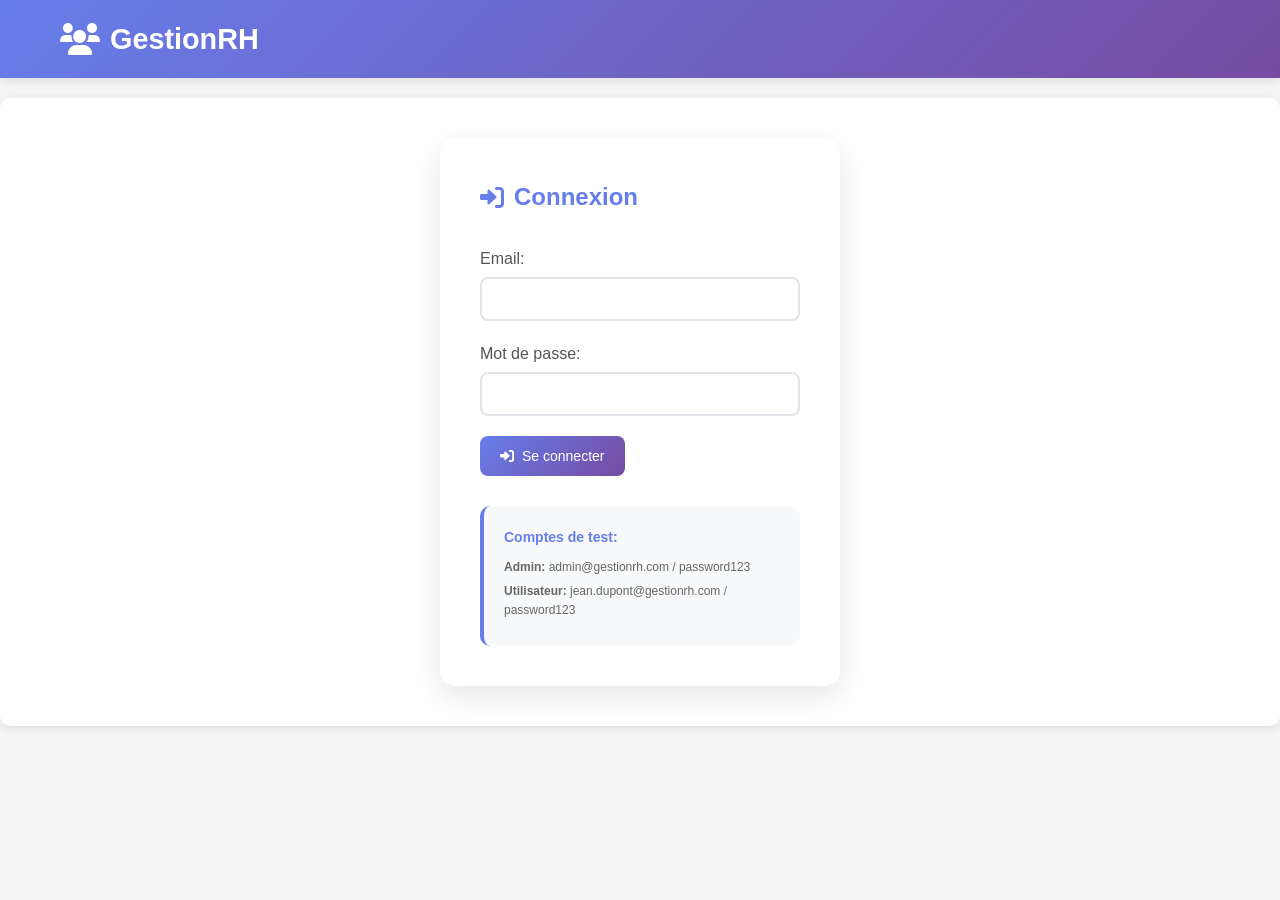
==== frontend/index.html @ b87c032c "Add frontend with vanilla JS for GestionRH HR management system Co-authored-by: hilaimane <hilaimane" ====
<!DOCTYPE html>
<html lang="fr">
<head>
    <meta charset="UTF-8">
    <meta name="viewport" content="width=device-width, initial-scale=1.0">
    <title>GestionRH - Système de Gestion des Ressources Humaines</title>
    <link rel="stylesheet" href="styles.css">
    <link href="https://cdnjs.cloudflare.com/ajax/libs/font-awesome/6.0.0/css/all.min.css" rel="stylesheet">
</head>
<body>
    <!-- Header -->
    <header class="header">
        <div class="container">
            <div class="logo">
                <i class="fas fa-users"></i>
                <h1>GestionRH</h1>
            </div>
            <nav class="nav" id="mainNav" style="display: none;">
                <a href="#" onclick="showDashboard()"><i class="fas fa-tachometer-alt"></i> Tableau de bord</a>
                <a href="#" onclick="showEmployees()" id="employeesNav" style="display: none;"><i class="fas fa-users"></i> Collaborateurs</a>
                <a href="#" onclick="showSchedules()"><i class="fas fa-calendar"></i> Horaires</a>
                <a href="#" onclick="showLeaves()"><i class="fas fa-umbrella-beach"></i> Congés</a>
                <a href="#" onclick="logout()" class="logout-btn"><i class="fas fa-sign-out-alt"></i> Déconnexion</a>
            </nav>
        </div>
    </header>

    <!-- Main Content -->
    <main class="main-content">
        <!-- Login Section -->
        <section id="loginSection" class="section">
            <div class="container">
                <div class="login-container">
                    <div class="login-box">
                        <h2><i class="fas fa-sign-in-alt"></i> Connexion</h2>
                        <form id="loginForm">
                            <div class="form-group">
                                <label for="email">Email:</label>
                                <input type="email" id="email" name="email" required>
                            </div>
                            <div class="form-group">
                                <label for="password">Mot de passe:</label>
                                <input type="password" id="password" name="password" required>
                            </div>
                            <button type="submit" class="btn btn-primary">
                                <i class="fas fa-sign-in-alt"></i> Se connecter
                            </button>
                        </form>
                        <div class="test-accounts">
                            <h3>Comptes de test:</h3>
                            <p><strong>Admin:</strong> admin@gestionrh.com / password123</p>
                            <p><strong>Utilisateur:</strong> jean.dupont@gestionrh.com / password123</p>
                        </div>
                    </div>
                </div>
            </div>
        </section>

        <!-- Dashboard Section -->
        <section id="dashboardSection" class="section" style="display: none;">
            <div class="container">
                <h2><i class="fas fa-tachometer-alt"></i> Tableau de bord</h2>
                <div class="dashboard-grid">
                    <div class="dashboard-card">
                        <h3><i class="fas fa-users"></i> Total Collaborateurs</h3>
                        <p class="dashboard-number" id="totalEmployees">-</p>
                    </div>
                    <div class="dashboard-card">
                        <h3><i class="fas fa-user-check"></i> Présents Aujourd'hui</h3>
                        <p class="dashboard-number" id="presentToday">-</p>
                    </div>
                    <div class="dashboard-card">
                        <h3><i class="fas fa-umbrella-beach"></i> En Congé</h3>
                        <p class="dashboard-number" id="onLeave">-</p>
                    </div>
                    <div class="dashboard-card">
                        <h3><i class="fas fa-clock"></i> Demandes en Attente</h3>
                        <p class="dashboard-number" id="pendingRequests">-</p>
                    </div>
                </div>
                <div id="adminDashboard" style="display: none;">
                    <h3>Disponibilité Globale</h3>
                    <div id="availabilityData"></div>
                </div>
            </div>
        </section>

        <!-- Employees Section -->
        <section id="employeesSection" class="section" style="display: none;">
            <div class="container">
                <div class="section-header">
                    <h2><i class="fas fa-users"></i> Gestion des Collaborateurs</h2>
                    <button class="btn btn-primary" onclick="showAddEmployeeModal()">
                        <i class="fas fa-plus"></i> Ajouter un collaborateur
                    </button>
                </div>
                <div class="table-container">
                    <table id="employeesTable">
                        <thead>
                            <tr>
                                <th>ID</th>
                                <th>Nom</th>
                                <th>Prénom</th>
                                <th>Email</th>
                                <th>Poste</th>
                                <th>Rôle</th>
                                <th>Actions</th>
                            </tr>
                        </thead>
                        <tbody></tbody>
                    </table>
                </div>
            </div>
        </section>

        <!-- Schedules Section -->
        <section id="schedulesSection" class="section" style="display: none;">
            <div class="container">
                <div class="section-header">
                    <h2><i class="fas fa-calendar"></i> Gestion des Horaires</h2>
                    <button class="btn btn-primary" onclick="showAddScheduleModal()">
                        <i class="fas fa-plus"></i> Ajouter un horaire
                    </button>
                </div>
                <div class="table-container">
                    <table id="schedulesTable">
                        <thead>
                            <tr>
                                <th>ID</th>
                                <th>Collaborateur</th>
                                <th>Date</th>
                                <th>Heure Début</th>
                                <th>Heure Fin</th>
                                <th>Actions</th>
                            </tr>
                        </thead>
                        <tbody></tbody>
                    </table>
                </div>
            </div>
        </section>

        <!-- Leaves Section -->
        <section id="leavesSection" class="section" style="display: none;">
            <div class="container">
                <div class="section-header">
                    <h2><i class="fas fa-umbrella-beach"></i> Gestion des Congés</h2>
                    <button class="btn btn-primary" onclick="showAddLeaveModal()">
                        <i class="fas fa-plus"></i> Demander un congé
                    </button>
                </div>
                <div class="table-container">
                    <table id="leavesTable">
                        <thead>
                            <tr>
                                <th>ID</th>
                                <th>Collaborateur</th>
                                <th>Date Début</th>
                                <th>Date Fin</th>
                                <th>Type</th>
                                <th>Statut</th>
                                <th>Motif</th>
                                <th>Actions</th>
                            </tr>
                        </thead>
                        <tbody></tbody>
                    </table>
                </div>
            </div>
        </section>
    </main>

    <!-- Modals -->
    <!-- Add Employee Modal -->
    <div id="addEmployeeModal" class="modal">
        <div class="modal-content">
            <div class="modal-header">
                <h3><i class="fas fa-user-plus"></i> Ajouter un Collaborateur</h3>
                <span class="close" onclick="closeModal('addEmployeeModal')">&times;</span>
            </div>
            <form id="addEmployeeForm">
                <div class="form-group">
                    <label for="empNom">Nom:</label>
                    <input type="text" id="empNom" name="nom" required>
                </div>
                <div class="form-group">
                    <label for="empPrenom">Prénom:</label>
                    <input type="text" id="empPrenom" name="prenom" required>
                </div>
                <div class="form-group">
                    <label for="empEmail">Email:</label>
                    <input type="email" id="empEmail" name="email" required>
                </div>
                <div class="form-group">
                    <label for="empPoste">Poste:</label>
                    <input type="text" id="empPoste" name="poste" required>
                </div>
                <div class="form-group">
                    <label for="empRole">Rôle:</label>
                    <select id="empRole" name="role" required>
                        <option value="COLLABORATEUR">Collaborateur</option>
                        <option value="ADMIN">Admin</option>
                    </select>
                </div>
                <div class="form-group">
                    <label for="empPassword">Mot de passe:</label>
                    <input type="password" id="empPassword" name="motDePasse" required>
                </div>
                <div class="modal-footer">
                    <button type="button" class="btn btn-secondary" onclick="closeModal('addEmployeeModal')">Annuler</button>
                    <button type="submit" class="btn btn-primary">Ajouter</button>
                </div>
            </form>
        </div>
    </div>

    <!-- Add Schedule Modal -->
    <div id="addScheduleModal" class="modal">
        <div class="modal-content">
            <div class="modal-header">
                <h3><i class="fas fa-calendar-plus"></i> Ajouter un Horaire</h3>
                <span class="close" onclick="closeModal('addScheduleModal')">&times;</span>
            </div>
            <form id="addScheduleForm">
                <div class="form-group">
                    <label for="scheduleCollaborateur">Collaborateur:</label>
                    <select id="scheduleCollaborateur" name="collaborateur" required>
                        <option value="">Sélectionner un collaborateur</option>
                    </select>
                </div>
                <div class="form-group">
                    <label for="scheduleDate">Date:</label>
                    <input type="date" id="scheduleDate" name="date" required>
                </div>
                <div class="form-group">
                    <label for="scheduleStart">Heure de début:</label>
                    <input type="time" id="scheduleStart" name="heureDebut" required>
                </div>
                <div class="form-group">
                    <label for="scheduleEnd">Heure de fin:</label>
                    <input type="time" id="scheduleEnd" name="heureFin" required>
                </div>
                <div class="modal-footer">
                    <button type="button" class="btn btn-secondary" onclick="closeModal('addScheduleModal')">Annuler</button>
                    <button type="submit" class="btn btn-primary">Ajouter</button>
                </div>
            </form>
        </div>
    </div>

    <!-- Add Leave Modal -->
    <div id="addLeaveModal" class="modal">
        <div class="modal-content">
            <div class="modal-header">
                <h3><i class="fas fa-umbrella-beach"></i> Demander un Congé</h3>
                <span class="close" onclick="closeModal('addLeaveModal')">&times;</span>
            </div>
            <form id="addLeaveForm">
                <div class="form-group">
                    <label for="leaveCollaborateur">Collaborateur:</label>
                    <select id="leaveCollaborateur" name="collaborateur" required>
                        <option value="">Sélectionner un collaborateur</option>
                    </select>
                </div>
                <div class="form-group">
                    <label for="leaveStartDate">Date de début:</label>
                    <input type="date" id="leaveStartDate" name="dateDebut" required>
                </div>
                <div class="form-group">
                    <label for="leaveEndDate">Date de fin:</label>
                    <input type="date" id="leaveEndDate" name="dateFin" required>
                </div>
                <div class="form-group">
                    <label for="leaveType">Type de congé:</label>
                    <select id="leaveType" name="type" required>
                        <option value="PAYE">Payé</option>
                        <option value="MALADIE">Maladie</option>
                        <option value="FORMATION">Formation</option>
                        <option value="MATERNITE">Maternité</option>
                        <option value="PATERNITE">Paternité</option>
                        <option value="SANS_SOLDE">Sans solde</option>
                    </select>
                </div>
                <div class="form-group">
                    <label for="leaveReason">Motif:</label>
                    <textarea id="leaveReason" name="motif" rows="3"></textarea>
                </div>
                <div class="modal-footer">
                    <button type="button" class="btn btn-secondary" onclick="closeModal('addLeaveModal')">Annuler</button>
                    <button type="submit" class="btn btn-primary">Soumettre</button>
                </div>
            </form>
        </div>
    </div>

    <!-- Notification -->
    <div id="notification" class="notification"></div>

    <script src="script.js"></script>
</body>
</html>
---- frontend/styles.css ----
/* Reset and Base Styles */
* {
    margin: 0;
    padding: 0;
    box-sizing: border-box;
}

body {
    font-family: 'Segoe UI', Tahoma, Geneva, Verdana, sans-serif;
    line-height: 1.6;
    color: #333;
    background-color: #f5f5f5;
}

.container {
    max-width: 1200px;
    margin: 0 auto;
    padding: 0 20px;
}

/* Header */
.header {
    background: linear-gradient(135deg, #667eea 0%, #764ba2 100%);
    color: white;
    padding: 1rem 0;
    box-shadow: 0 2px 10px rgba(0,0,0,0.1);
}

.header .container {
    display: flex;
    justify-content: space-between;
    align-items: center;
}

.logo {
    display: flex;
    align-items: center;
    gap: 10px;
}

.logo i {
    font-size: 2rem;
}

.logo h1 {
    font-size: 1.8rem;
    font-weight: 600;
}

.nav {
    display: flex;
    gap: 20px;
    align-items: center;
}

.nav a {
    color: white;
    text-decoration: none;
    padding: 10px 15px;
    border-radius: 5px;
    transition: background-color 0.3s;
    display: flex;
    align-items: center;
    gap: 5px;
}

.nav a:hover {
    background-color: rgba(255,255,255,0.2);
}

.logout-btn {
    background-color: rgba(255,255,255,0.1) !important;
    border: 1px solid rgba(255,255,255,0.3);
}

.logout-btn:hover {
    background-color: rgba(255,255,255,0.3) !important;
}

/* Main Content */
.main-content {
    min-height: calc(100vh - 80px);
    padding: 20px 0;
}

.section {
    background: white;
    margin-bottom: 20px;
    border-radius: 10px;
    box-shadow: 0 2px 10px rgba(0,0,0,0.1);
    overflow: hidden;
}

.section h2 {
    color: #333;
    margin-bottom: 20px;
    display: flex;
    align-items: center;
    gap: 10px;
}

/* Login Section */
.login-container {
    display: flex;
    justify-content: center;
    align-items: center;
    min-height: 60vh;
    padding: 40px 0;
}

.login-box {
    background: white;
    padding: 40px;
    border-radius: 15px;
    box-shadow: 0 10px 30px rgba(0,0,0,0.1);
    width: 100%;
    max-width: 400px;
}

.login-box h2 {
    text-align: center;
    margin-bottom: 30px;
    color: #667eea;
}

.test-accounts {
    margin-top: 30px;
    padding: 20px;
    background: #f8f9fa;
    border-radius: 10px;
    border-left: 4px solid #667eea;
}

.test-accounts h3 {
    color: #667eea;
    margin-bottom: 10px;
    font-size: 14px;
}

.test-accounts p {
    margin: 5px 0;
    font-size: 12px;
    color: #666;
}

/* Forms */
.form-group {
    margin-bottom: 20px;
}

.form-group label {
    display: block;
    margin-bottom: 5px;
    font-weight: 500;
    color: #555;
}

.form-group input,
.form-group select,
.form-group textarea {
    width: 100%;
    padding: 12px;
    border: 2px solid #e1e5e9;
    border-radius: 8px;
    font-size: 14px;
    transition: border-color 0.3s;
}

.form-group input:focus,
.form-group select:focus,
.form-group textarea:focus {
    outline: none;
    border-color: #667eea;
}

/* Buttons */
.btn {
    padding: 12px 20px;
    border: none;
    border-radius: 8px;
    cursor: pointer;
    font-size: 14px;
    font-weight: 500;
    text-decoration: none;
    display: inline-flex;
    align-items: center;
    gap: 8px;
    transition: all 0.3s;
}

.btn-primary {
    background: linear-gradient(135deg, #667eea 0%, #764ba2 100%);
    color: white;
}

.btn-primary:hover {
    transform: translateY(-2px);
    box-shadow: 0 5px 15px rgba(102, 126, 234, 0.4);
}

.btn-secondary {
    background: #6c757d;
    color: white;
}

.btn-secondary:hover {
    background: #5a6268;
}

.btn-success {
    background: #28a745;
    color: white;
}

.btn-success:hover {
    background: #218838;
}

.btn-danger {
    background: #dc3545;
    color: white;
}

.btn-danger:hover {
    background: #c82333;
}

.btn-warning {
    background: #ffc107;
    color: #212529;
}

.btn-warning:hover {
    background: #e0a800;
}

/* Dashboard */
.dashboard-grid {
    display: grid;
    grid-template-columns: repeat(auto-fit, minmax(250px, 1fr));
    gap: 20px;
    margin-bottom: 30px;
}

.dashboard-card {
    background: white;
    padding: 25px;
    border-radius: 15px;
    text-align: center;
    box-shadow: 0 5px 15px rgba(0,0,0,0.08);
    border-left: 4px solid #667eea;
    transition: transform 0.3s;
}

.dashboard-card:hover {
    transform: translateY(-5px);
}

.dashboard-card h3 {
    color: #667eea;
    margin-bottom: 15px;
    font-size: 16px;
}

.dashboard-number {
    font-size: 2.5rem;
    font-weight: bold;
    color: #333;
    margin: 0;
}

/* Section Header */
.section-header {
    display: flex;
    justify-content: space-between;
    align-items: center;
    margin-bottom: 30px;
    padding: 20px;
    background: #f8f9fa;
    border-bottom: 1px solid #e9ecef;
}

/* Tables */
.table-container {
    padding: 20px;
    overflow-x: auto;
}

table {
    width: 100%;
    border-collapse: collapse;
    background: white;
}

table th,
table td {
    padding: 12px;
    text-align: left;
    border-bottom: 1px solid #e9ecef;
}

table th {
    background: #f8f9fa;
    font-weight: 600;
    color: #495057;
    position: sticky;
    top: 0;
}

table tr:hover {
    background: #f8f9fa;
}

/* Status badges */
.status-badge {
    padding: 4px 12px;
    border-radius: 20px;
    font-size: 12px;
    font-weight: 500;
    text-transform: uppercase;
}

.status-en-attente {
    background: #fff3cd;
    color: #856404;
    border: 1px solid #ffeaa7;
}

.status-valide {
    background: #d4edda;
    color: #155724;
    border: 1px solid #c3e6cb;
}

.status-rejete {
    background: #f8d7da;
    color: #721c24;
    border: 1px solid #f5c6cb;
}

.role-admin {
    background: #667eea;
    color: white;
    padding: 4px 8px;
    border-radius: 4px;
    font-size: 12px;
}

.role-collaborateur {
    background: #6c757d;
    color: white;
    padding: 4px 8px;
    border-radius: 4px;
    font-size: 12px;
}

/* Modals */
.modal {
    display: none;
    position: fixed;
    z-index: 1000;
    left: 0;
    top: 0;
    width: 100%;
    height: 100%;
    background-color: rgba(0,0,0,0.5);
}

.modal-content {
    background-color: white;
    margin: 5% auto;
    padding: 0;
    border-radius: 15px;
    width: 90%;
    max-width: 500px;
    box-shadow: 0 20px 60px rgba(0,0,0,0.3);
    animation: modalSlideIn 0.3s ease-out;
}

@keyframes modalSlideIn {
    from {
        opacity: 0;
        transform: translateY(-50px);
    }
    to {
        opacity: 1;
        transform: translateY(0);
    }
}

.modal-header {
    padding: 20px;
    background: #f8f9fa;
    border-bottom: 1px solid #e9ecef;
    border-radius: 15px 15px 0 0;
    display: flex;
    justify-content: space-between;
    align-items: center;
}

.modal-header h3 {
    margin: 0;
    color: #333;
    display: flex;
    align-items: center;
    gap: 10px;
}

.close {
    color: #aaa;
    font-size: 28px;
    font-weight: bold;
    cursor: pointer;
    transition: color 0.3s;
}

.close:hover {
    color: #333;
}

.modal form {
    padding: 20px;
}

.modal-footer {
    display: flex;
    gap: 10px;
    justify-content: flex-end;
    margin-top: 20px;
}

/* Notifications */
.notification {
    position: fixed;
    top: 20px;
    right: 20px;
    padding: 15px 20px;
    border-radius: 8px;
    color: white;
    font-weight: 500;
    z-index: 1001;
    transform: translateX(400px);
    transition: transform 0.3s ease-out;
    min-width: 300px;
}

.notification.show {
    transform: translateX(0);
}

.notification.success {
    background: #28a745;
}

.notification.error {
    background: #dc3545;
}

.notification.warning {
    background: #ffc107;
    color: #212529;
}

.notification.info {
    background: #17a2b8;
}

/* Action buttons in tables */
.action-buttons {
    display: flex;
    gap: 5px;
    flex-wrap: wrap;
}

.action-buttons .btn {
    padding: 6px 10px;
    font-size: 12px;
}

/* Responsive Design */
@media (max-width: 768px) {
    .header .container {
        flex-direction: column;
        gap: 15px;
    }

    .nav {
        flex-wrap: wrap;
        justify-content: center;
    }

    .section-header {
        flex-direction: column;
        gap: 15px;
        align-items: stretch;
    }

    .dashboard-grid {
        grid-template-columns: 1fr;
    }

    .modal-content {
        width: 95%;
        margin: 10% auto;
    }

    .table-container {
        padding: 10px;
    }

    table {
        font-size: 14px;
    }

    .action-buttons {
        flex-direction: column;
    }
}

/* Loading states */
.loading {
    opacity: 0.6;
    pointer-events: none;
}

.loading::after {
    content: '';
    position: absolute;
    top: 50%;
    left: 50%;
    width: 20px;
    height: 20px;
    border: 2px solid #f3f3f3;
    border-top: 2px solid #667eea;
    border-radius: 50%;
    animation: spin 1s linear infinite;
}

@keyframes spin {
    0% { transform: rotate(0deg); }
    100% { transform: rotate(360deg); }
}

/* Empty states */
.empty-state {
    text-align: center;
    padding: 40px;
    color: #6c757d;
}

.empty-state i {
    font-size: 3rem;
    margin-bottom: 15px;
    opacity: 0.5;
}

/* Utility classes */
.text-center {
    text-align: center;
}

.text-muted {
    color: #6c757d;
}

.mb-20 {
    margin-bottom: 20px;
}

.mt-20 {
    margin-top: 20px;
}

.hidden {
    display: none !important;
}
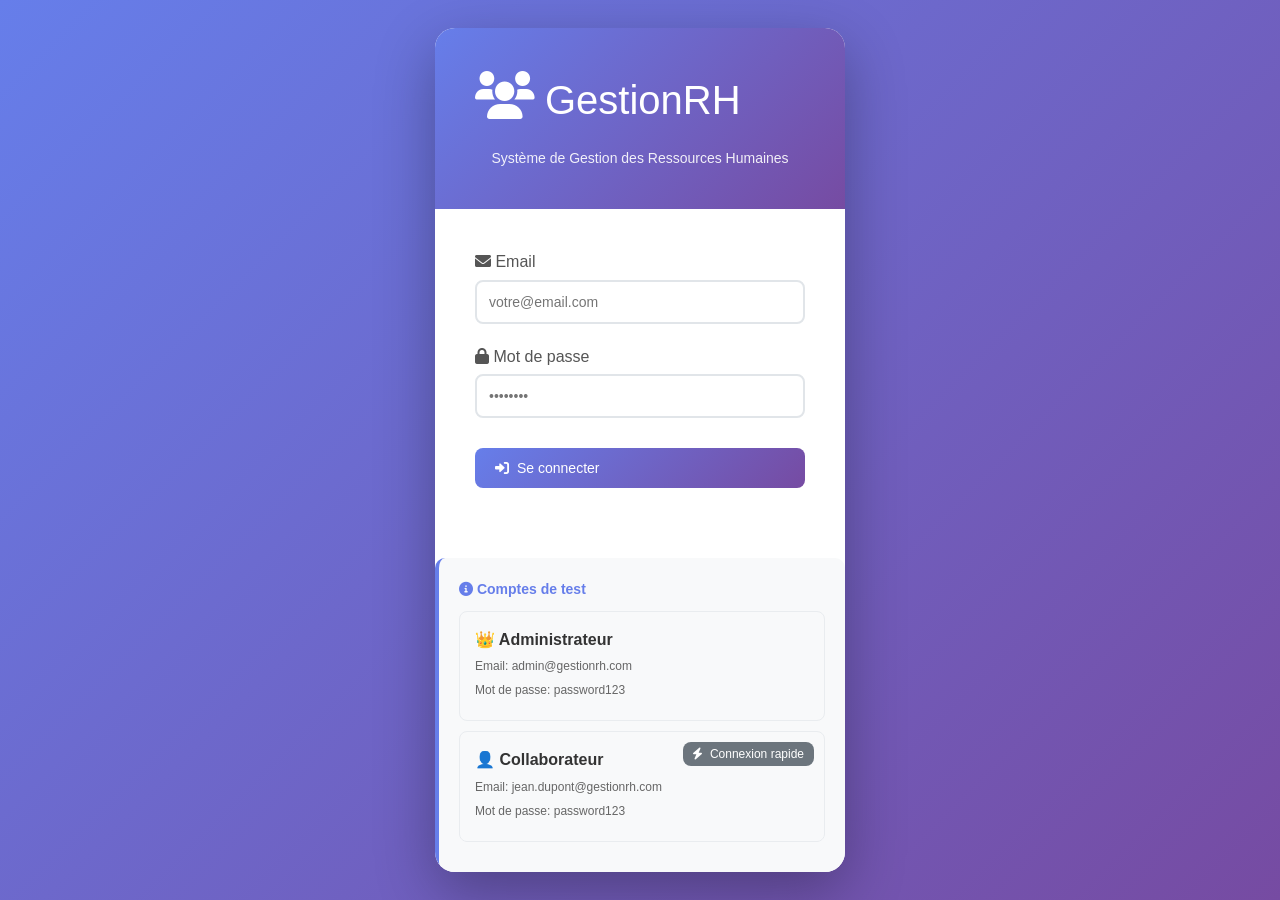
==== commit 1b7e856e: "Implement multi-page frontend with enhanced UI and authentication Co-authored-by: hilaimane <hilaima" ====
--- a/frontend/index.html
+++ b/frontend/index.html
@@ -3,299 +3,13 @@
 <head>
     <meta charset="UTF-8">
     <meta name="viewport" content="width=device-width, initial-scale=1.0">
-    <title>GestionRH - Système de Gestion des Ressources Humaines</title>
-    <link rel="stylesheet" href="styles.css">
-    <link href="https://cdnjs.cloudflare.com/ajax/libs/font-awesome/6.0.0/css/all.min.css" rel="stylesheet">
+    <title>GestionRH - Redirection</title>
 </head>
 <body>
-    <!-- Header -->
-    <header class="header">
-        <div class="container">
-            <div class="logo">
-                <i class="fas fa-users"></i>
-                <h1>GestionRH</h1>
-            </div>
-            <nav class="nav" id="mainNav" style="display: none;">
-                <a href="#" onclick="showDashboard()"><i class="fas fa-tachometer-alt"></i> Tableau de bord</a>
-                <a href="#" onclick="showEmployees()" id="employeesNav" style="display: none;"><i class="fas fa-users"></i> Collaborateurs</a>
-                <a href="#" onclick="showSchedules()"><i class="fas fa-calendar"></i> Horaires</a>
-                <a href="#" onclick="showLeaves()"><i class="fas fa-umbrella-beach"></i> Congés</a>
-                <a href="#" onclick="logout()" class="logout-btn"><i class="fas fa-sign-out-alt"></i> Déconnexion</a>
-            </nav>
-        </div>
-    </header>
-
-    <!-- Main Content -->
-    <main class="main-content">
-        <!-- Login Section -->
-        <section id="loginSection" class="section">
-            <div class="container">
-                <div class="login-container">
-                    <div class="login-box">
-                        <h2><i class="fas fa-sign-in-alt"></i> Connexion</h2>
-                        <form id="loginForm">
-                            <div class="form-group">
-                                <label for="email">Email:</label>
-                                <input type="email" id="email" name="email" required>
-                            </div>
-                            <div class="form-group">
-                                <label for="password">Mot de passe:</label>
-                                <input type="password" id="password" name="password" required>
-                            </div>
-                            <button type="submit" class="btn btn-primary">
-                                <i class="fas fa-sign-in-alt"></i> Se connecter
-                            </button>
-                        </form>
-                        <div class="test-accounts">
-                            <h3>Comptes de test:</h3>
-                            <p><strong>Admin:</strong> admin@gestionrh.com / password123</p>
-                            <p><strong>Utilisateur:</strong> jean.dupont@gestionrh.com / password123</p>
-                        </div>
-                    </div>
-                </div>
-            </div>
-        </section>
-
-        <!-- Dashboard Section -->
-        <section id="dashboardSection" class="section" style="display: none;">
-            <div class="container">
-                <h2><i class="fas fa-tachometer-alt"></i> Tableau de bord</h2>
-                <div class="dashboard-grid">
-                    <div class="dashboard-card">
-                        <h3><i class="fas fa-users"></i> Total Collaborateurs</h3>
-                        <p class="dashboard-number" id="totalEmployees">-</p>
-                    </div>
-                    <div class="dashboard-card">
-                        <h3><i class="fas fa-user-check"></i> Présents Aujourd'hui</h3>
-                        <p class="dashboard-number" id="presentToday">-</p>
-                    </div>
-                    <div class="dashboard-card">
-                        <h3><i class="fas fa-umbrella-beach"></i> En Congé</h3>
-                        <p class="dashboard-number" id="onLeave">-</p>
-                    </div>
-                    <div class="dashboard-card">
-                        <h3><i class="fas fa-clock"></i> Demandes en Attente</h3>
-                        <p class="dashboard-number" id="pendingRequests">-</p>
-                    </div>
-                </div>
-                <div id="adminDashboard" style="display: none;">
-                    <h3>Disponibilité Globale</h3>
-                    <div id="availabilityData"></div>
-                </div>
-            </div>
-        </section>
-
-        <!-- Employees Section -->
-        <section id="employeesSection" class="section" style="display: none;">
-            <div class="container">
-                <div class="section-header">
-                    <h2><i class="fas fa-users"></i> Gestion des Collaborateurs</h2>
-                    <button class="btn btn-primary" onclick="showAddEmployeeModal()">
-                        <i class="fas fa-plus"></i> Ajouter un collaborateur
-                    </button>
-                </div>
-                <div class="table-container">
-                    <table id="employeesTable">
-                        <thead>
-                            <tr>
-                                <th>ID</th>
-                                <th>Nom</th>
-                                <th>Prénom</th>
-                                <th>Email</th>
-                                <th>Poste</th>
-                                <th>Rôle</th>
-                                <th>Actions</th>
-                            </tr>
-                        </thead>
-                        <tbody></tbody>
-                    </table>
-                </div>
-            </div>
-        </section>
-
-        <!-- Schedules Section -->
-        <section id="schedulesSection" class="section" style="display: none;">
-            <div class="container">
-                <div class="section-header">
-                    <h2><i class="fas fa-calendar"></i> Gestion des Horaires</h2>
-                    <button class="btn btn-primary" onclick="showAddScheduleModal()">
-                        <i class="fas fa-plus"></i> Ajouter un horaire
-                    </button>
-                </div>
-                <div class="table-container">
-                    <table id="schedulesTable">
-                        <thead>
-                            <tr>
-                                <th>ID</th>
-                                <th>Collaborateur</th>
-                                <th>Date</th>
-                                <th>Heure Début</th>
-                                <th>Heure Fin</th>
-                                <th>Actions</th>
-                            </tr>
-                        </thead>
-                        <tbody></tbody>
-                    </table>
-                </div>
-            </div>
-        </section>
-
-        <!-- Leaves Section -->
-        <section id="leavesSection" class="section" style="display: none;">
-            <div class="container">
-                <div class="section-header">
-                    <h2><i class="fas fa-umbrella-beach"></i> Gestion des Congés</h2>
-                    <button class="btn btn-primary" onclick="showAddLeaveModal()">
-                        <i class="fas fa-plus"></i> Demander un congé
-                    </button>
-                </div>
-                <div class="table-container">
-                    <table id="leavesTable">
-                        <thead>
-                            <tr>
-                                <th>ID</th>
-                                <th>Collaborateur</th>
-                                <th>Date Début</th>
-                                <th>Date Fin</th>
-                                <th>Type</th>
-                                <th>Statut</th>
-                                <th>Motif</th>
-                                <th>Actions</th>
-                            </tr>
-                        </thead>
-                        <tbody></tbody>
-                    </table>
-                </div>
-            </div>
-        </section>
-    </main>
-
-    <!-- Modals -->
-    <!-- Add Employee Modal -->
-    <div id="addEmployeeModal" class="modal">
-        <div class="modal-content">
-            <div class="modal-header">
-                <h3><i class="fas fa-user-plus"></i> Ajouter un Collaborateur</h3>
-                <span class="close" onclick="closeModal('addEmployeeModal')">&times;</span>
-            </div>
-            <form id="addEmployeeForm">
-                <div class="form-group">
-                    <label for="empNom">Nom:</label>
-                    <input type="text" id="empNom" name="nom" required>
-                </div>
-                <div class="form-group">
-                    <label for="empPrenom">Prénom:</label>
-                    <input type="text" id="empPrenom" name="prenom" required>
-                </div>
-                <div class="form-group">
-                    <label for="empEmail">Email:</label>
-                    <input type="email" id="empEmail" name="email" required>
-                </div>
-                <div class="form-group">
-                    <label for="empPoste">Poste:</label>
-                    <input type="text" id="empPoste" name="poste" required>
-                </div>
-                <div class="form-group">
-                    <label for="empRole">Rôle:</label>
-                    <select id="empRole" name="role" required>
-                        <option value="COLLABORATEUR">Collaborateur</option>
-                        <option value="ADMIN">Admin</option>
-                    </select>
-                </div>
-                <div class="form-group">
-                    <label for="empPassword">Mot de passe:</label>
-                    <input type="password" id="empPassword" name="motDePasse" required>
-                </div>
-                <div class="modal-footer">
-                    <button type="button" class="btn btn-secondary" onclick="closeModal('addEmployeeModal')">Annuler</button>
-                    <button type="submit" class="btn btn-primary">Ajouter</button>
-                </div>
-            </form>
-        </div>
-    </div>
-
-    <!-- Add Schedule Modal -->
-    <div id="addScheduleModal" class="modal">
-        <div class="modal-content">
-            <div class="modal-header">
-                <h3><i class="fas fa-calendar-plus"></i> Ajouter un Horaire</h3>
-                <span class="close" onclick="closeModal('addScheduleModal')">&times;</span>
-            </div>
-            <form id="addScheduleForm">
-                <div class="form-group">
-                    <label for="scheduleCollaborateur">Collaborateur:</label>
-                    <select id="scheduleCollaborateur" name="collaborateur" required>
-                        <option value="">Sélectionner un collaborateur</option>
-                    </select>
-                </div>
-                <div class="form-group">
-                    <label for="scheduleDate">Date:</label>
-                    <input type="date" id="scheduleDate" name="date" required>
-                </div>
-                <div class="form-group">
-                    <label for="scheduleStart">Heure de début:</label>
-                    <input type="time" id="scheduleStart" name="heureDebut" required>
-                </div>
-                <div class="form-group">
-                    <label for="scheduleEnd">Heure de fin:</label>
-                    <input type="time" id="scheduleEnd" name="heureFin" required>
-                </div>
-                <div class="modal-footer">
-                    <button type="button" class="btn btn-secondary" onclick="closeModal('addScheduleModal')">Annuler</button>
-                    <button type="submit" class="btn btn-primary">Ajouter</button>
-                </div>
-            </form>
-        </div>
-    </div>
-
-    <!-- Add Leave Modal -->
-    <div id="addLeaveModal" class="modal">
-        <div class="modal-content">
-            <div class="modal-header">
-                <h3><i class="fas fa-umbrella-beach"></i> Demander un Congé</h3>
-                <span class="close" onclick="closeModal('addLeaveModal')">&times;</span>
-            </div>
-            <form id="addLeaveForm">
-                <div class="form-group">
-                    <label for="leaveCollaborateur">Collaborateur:</label>
-                    <select id="leaveCollaborateur" name="collaborateur" required>
-                        <option value="">Sélectionner un collaborateur</option>
-                    </select>
-                </div>
-                <div class="form-group">
-                    <label for="leaveStartDate">Date de début:</label>
-                    <input type="date" id="leaveStartDate" name="dateDebut" required>
-                </div>
-                <div class="form-group">
-                    <label for="leaveEndDate">Date de fin:</label>
-                    <input type="date" id="leaveEndDate" name="dateFin" required>
-                </div>
-                <div class="form-group">
-                    <label for="leaveType">Type de congé:</label>
-                    <select id="leaveType" name="type" required>
-                        <option value="PAYE">Payé</option>
-                        <option value="MALADIE">Maladie</option>
-                        <option value="FORMATION">Formation</option>
-                        <option value="MATERNITE">Maternité</option>
-                        <option value="PATERNITE">Paternité</option>
-                        <option value="SANS_SOLDE">Sans solde</option>
-                    </select>
-                </div>
-                <div class="form-group">
-                    <label for="leaveReason">Motif:</label>
-                    <textarea id="leaveReason" name="motif" rows="3"></textarea>
-                </div>
-                <div class="modal-footer">
-                    <button type="button" class="btn btn-secondary" onclick="closeModal('addLeaveModal')">Annuler</button>
-                    <button type="submit" class="btn btn-primary">Soumettre</button>
-                </div>
-            </form>
-        </div>
-    </div>
-
-    <!-- Notification -->
-    <div id="notification" class="notification"></div>
-
-    <script src="script.js"></script>
+    <script>
+        // Redirect to login page
+        window.location.href = 'login.html';
+    </script>
+    <p>Redirection vers la page de connexion...</p>
 </body>
 </html>
